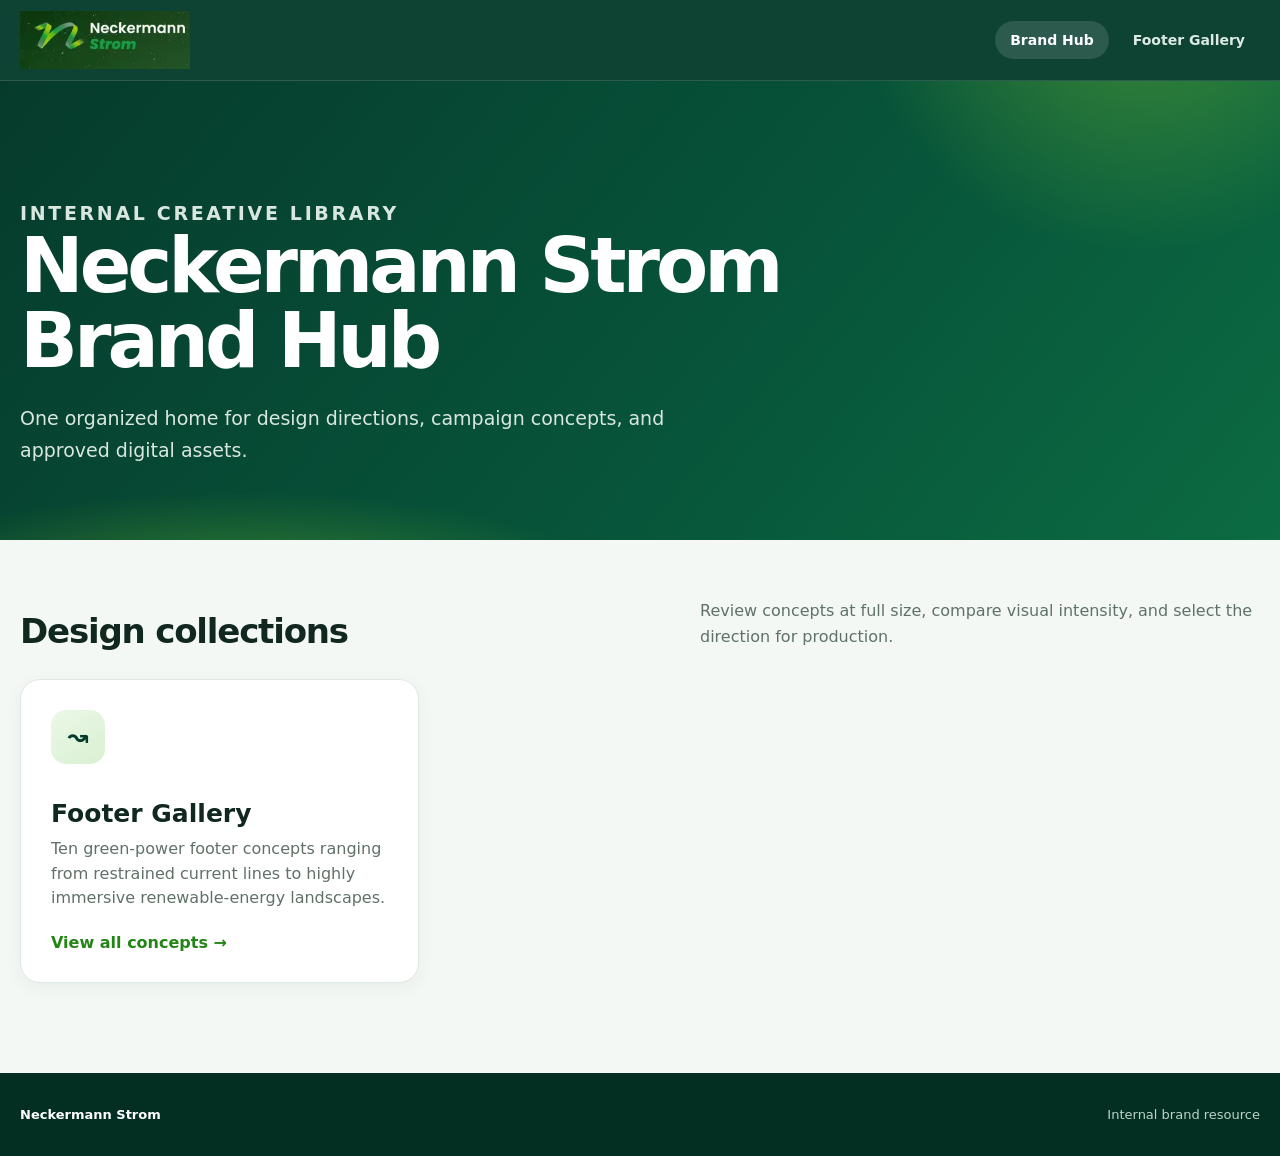
==== index.html @ 85e2e047 "Build Neckermann Strom brand hub and footer gallery" ====
<!doctype html>
<html lang="en">
<head>
  <meta charset="utf-8">
  <meta name="viewport" content="width=device-width,initial-scale=1">
  <meta name="description" content="Neckermann Strom internal brand and design resource hub.">
  <title>Neckermann Strom | Brand Hub</title>
  <link rel="stylesheet" href="styles.css">
</head>
<body>
  <header class="site-header">
    <nav class="nav shell" aria-label="Primary navigation">
      <a class="brand" href="./" aria-label="Neckermann Strom home"><img src="assets/neckermann-strom-logo.webp" alt="Neckermann Strom"></a>
      <div class="nav-links"><a href="./" aria-current="page">Brand Hub</a><a href="footer/">Footer Gallery</a></div>
    </nav>
  </header>
  <main>
    <section class="hero">
      <div class="shell">
        <p class="eyebrow">Internal creative library</p>
        <h1>Neckermann Strom Brand Hub</h1>
        <p>One organized home for design directions, campaign concepts, and approved digital assets.</p>
      </div>
    </section>
    <section class="section shell">
      <div class="section-head"><h2>Design collections</h2><p>Review concepts at full size, compare visual intensity, and select the direction for production.</p></div>
      <div class="hub-grid">
        <a class="hub-card" href="footer/">
          <span class="hub-icon">↝</span>
          <h3>Footer Gallery</h3>
          <p>Ten green-power footer concepts ranging from restrained current lines to highly immersive renewable-energy landscapes.</p>
          <span class="arrow">View all concepts →</span>
        </a>
      </div>
    </section>
  </main>
  <footer class="footer"><div class="footer-row shell"><strong>Neckermann Strom</strong><span>Internal brand resource</span></div></footer>
</body>
</html>
---- styles.css ----
:root{--ink:#10281f;--muted:#607168;--green:#43b02a;--lime:#91cf31;--deep:#053c2b;--line:#dfe8e2;--mist:#f4f8f5;--white:#fff;--shadow:0 18px 44px rgba(5,60,43,.11)}
*{box-sizing:border-box}html{scroll-behavior:smooth}body{margin:0;background:var(--mist);color:var(--ink);font-family:Inter,ui-sans-serif,system-ui,-apple-system,BlinkMacSystemFont,"Segoe UI",sans-serif}a{color:inherit}img{display:block;max-width:100%}.shell{width:min(1240px,calc(100% - 40px));margin:auto}.site-header{position:sticky;top:0;z-index:20;background:rgba(5,60,43,.96);border-bottom:1px solid rgba(255,255,255,.13);backdrop-filter:blur(16px)}.nav{height:80px;display:flex;align-items:center;justify-content:space-between;gap:28px}.brand{display:flex;align-items:center;text-decoration:none}.brand img{width:238px;height:58px;object-fit:contain;object-position:left center}.nav-links{display:flex;align-items:center;gap:9px}.nav-links a{color:#dceae4;text-decoration:none;font-size:14px;font-weight:700;padding:11px 15px;border-radius:999px}.nav-links a:hover,.nav-links a[aria-current="page"]{background:rgba(255,255,255,.12);color:white}.hero{position:relative;overflow:hidden;padding:92px 0 74px;background:linear-gradient(130deg,#063b2c 0%,#07543a 57%,#0c6b42 100%);color:white}.hero:before,.hero:after{content:"";position:absolute;border-radius:50%;filter:blur(2px);opacity:.45}.hero:before{width:620px;height:620px;right:-170px;top:-430px;background:radial-gradient(circle,#88d333 0%,transparent 67%)}.hero:after{width:760px;height:200px;left:-140px;bottom:-150px;background:radial-gradient(ellipse,#6ebf2b 0%,transparent 70%)}.eyebrow{margin:0 0 17px;color:#aee56b;font-size:13px;font-weight:800;letter-spacing:.14em;text-transform:uppercase}.hero h1{max-width:850px;margin:0;font-size:clamp(42px,6vw,76px);line-height:.98;letter-spacing:-.052em}.hero p{max-width:680px;margin:25px 0 0;color:#d9e7e0;font-size:19px;line-height:1.65}.section{padding:58px 0 90px}.section-head{display:flex;align-items:end;justify-content:space-between;gap:30px;margin-bottom:28px}.section h2{margin:0;font-size:34px;letter-spacing:-.035em}.section-head p{max-width:560px;margin:0;color:var(--muted);line-height:1.65}.hub-grid{display:grid;grid-template-columns:repeat(3,1fr);gap:22px}.hub-card{display:flex;min-height:260px;flex-direction:column;padding:30px;border:1px solid var(--line);border-radius:20px;background:white;box-shadow:0 5px 18px rgba(5,60,43,.05);text-decoration:none;transition:.22s ease}.hub-card:hover{transform:translateY(-5px);box-shadow:var(--shadow);border-color:#a7d09d}.hub-icon{display:grid;width:54px;height:54px;place-items:center;border-radius:15px;background:linear-gradient(145deg,#ebf8e6,#d9f0d3);color:var(--deep);font-size:25px;font-weight:900}.hub-card h3{margin:35px 0 9px;font-size:25px}.hub-card p{margin:0;color:var(--muted);line-height:1.55}.hub-card .arrow{margin-top:auto;padding-top:22px;color:#238515;font-weight:800}.gallery-hero{padding:58px 0 42px;background:linear-gradient(135deg,#063c2c,#08633f);color:white}.gallery-hero .back{display:inline-flex;margin-bottom:35px;color:#cfe5da;text-decoration:none;font-size:14px;font-weight:700}.gallery-hero h1{margin:0;font-size:clamp(40px,6vw,68px);letter-spacing:-.045em}.gallery-hero p{max-width:700px;margin:18px 0 0;color:#d3e5dc;font-size:18px;line-height:1.6}.gallery{padding:50px 0 90px}.round{margin-bottom:64px}.round-heading{display:flex;align-items:end;justify-content:space-between;gap:20px;margin:0 0 20px}.round-heading h2{margin:0;font-size:30px;letter-spacing:-.03em}.round-heading span{color:var(--muted);font-size:14px}.gallery-grid{display:grid;grid-template-columns:repeat(2,minmax(0,1fr));gap:24px}.concept{overflow:hidden;border:1px solid var(--line);border-radius:18px;background:white;box-shadow:0 5px 18px rgba(5,60,43,.06)}.concept button{display:block;width:100%;padding:0;border:0;background:#eaf1ec;cursor:zoom-in}.concept figure{margin:0}.concept img{width:100%;aspect-ratio:1.5/1;object-fit:cover;object-position:center}.concept.wide img{aspect-ratio:2.95/1}.concept-meta{display:flex;align-items:center;justify-content:space-between;gap:18px;padding:19px 21px}.concept-meta strong{font-size:17px}.concept-meta span{color:var(--muted);font-size:13px}.badge{display:inline-flex!important;width:auto!important;padding:5px 9px!important;border-radius:999px;background:#e5f4df!important;color:#277b1f!important;font-size:11px!important;font-weight:800;text-transform:uppercase;letter-spacing:.08em}.lightbox{display:none;position:fixed;inset:0;z-index:50;align-items:center;justify-content:center;padding:36px;background:rgba(1,18,12,.94)}.lightbox.open{display:flex}.lightbox img{max-width:96vw;max-height:90vh;border-radius:10px;box-shadow:0 25px 90px rgba(0,0,0,.5)}.lightbox button{position:absolute;top:22px;right:24px;width:48px;height:48px;border:1px solid rgba(255,255,255,.25);border-radius:50%;background:rgba(255,255,255,.1);color:white;font-size:28px;cursor:pointer}.footer{padding:34px 0;background:#032e22;color:#bdd4c9;font-size:13px}.footer-row{display:flex;align-items:center;justify-content:space-between;gap:20px}.footer a{color:white;text-decoration:none}.footer strong{color:white}@media(max-width:820px){.nav{height:70px}.brand img{width:185px}.nav-links a:not([aria-current]){display:none}.hero{padding:68px 0 55px}.hub-grid,.gallery-grid{grid-template-columns:1fr}.section-head,.round-heading,.footer-row{align-items:flex-start;flex-direction:column}.concept img,.concept.wide img{aspect-ratio:auto}.shell{width:min(100% - 28px,1240px)}}
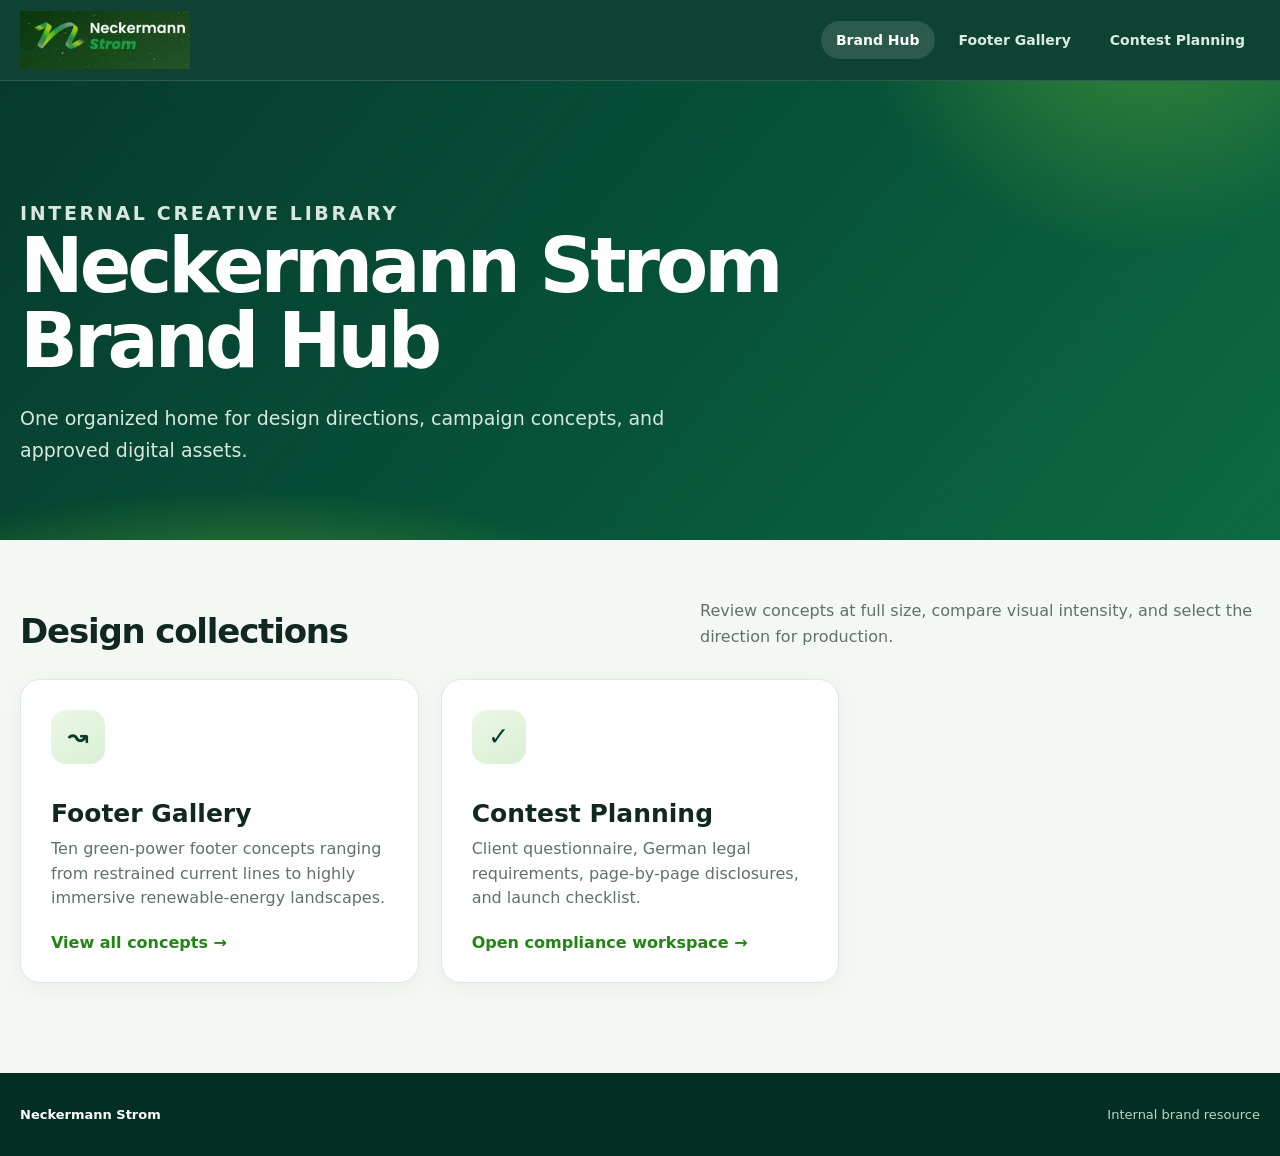
==== commit d4579231: "Add contest compliance workspace and block indexing" ====
--- a/index.html
+++ b/index.html
@@ -4,6 +4,7 @@
   <meta charset="utf-8">
   <meta name="viewport" content="width=device-width,initial-scale=1">
   <meta name="description" content="Neckermann Strom internal brand and design resource hub.">
+  <meta name="robots" content="noindex,nofollow,noarchive,nosnippet,noimageindex">
   <title>Neckermann Strom | Brand Hub</title>
   <link rel="stylesheet" href="styles.css">
 </head>
@@ -11,7 +12,7 @@
   <header class="site-header">
     <nav class="nav shell" aria-label="Primary navigation">
       <a class="brand" href="./" aria-label="Neckermann Strom home"><img src="assets/neckermann-strom-logo.webp" alt="Neckermann Strom"></a>
-      <div class="nav-links"><a href="./" aria-current="page">Brand Hub</a><a href="footer/">Footer Gallery</a></div>
+      <div class="nav-links"><a href="./" aria-current="page">Brand Hub</a><a href="footer/">Footer Gallery</a><a href="contest/">Contest Planning</a></div>
     </nav>
   </header>
   <main>
@@ -31,6 +32,12 @@
           <p>Ten green-power footer concepts ranging from restrained current lines to highly immersive renewable-energy landscapes.</p>
           <span class="arrow">View all concepts →</span>
         </a>
+        <a class="hub-card" href="contest/">
+          <span class="hub-icon">✓</span>
+          <h3>Contest Planning</h3>
+          <p>Client questionnaire, German legal requirements, page-by-page disclosures, and launch checklist.</p>
+          <span class="arrow">Open compliance workspace →</span>
+        </a>
       </div>
     </section>
   </main>
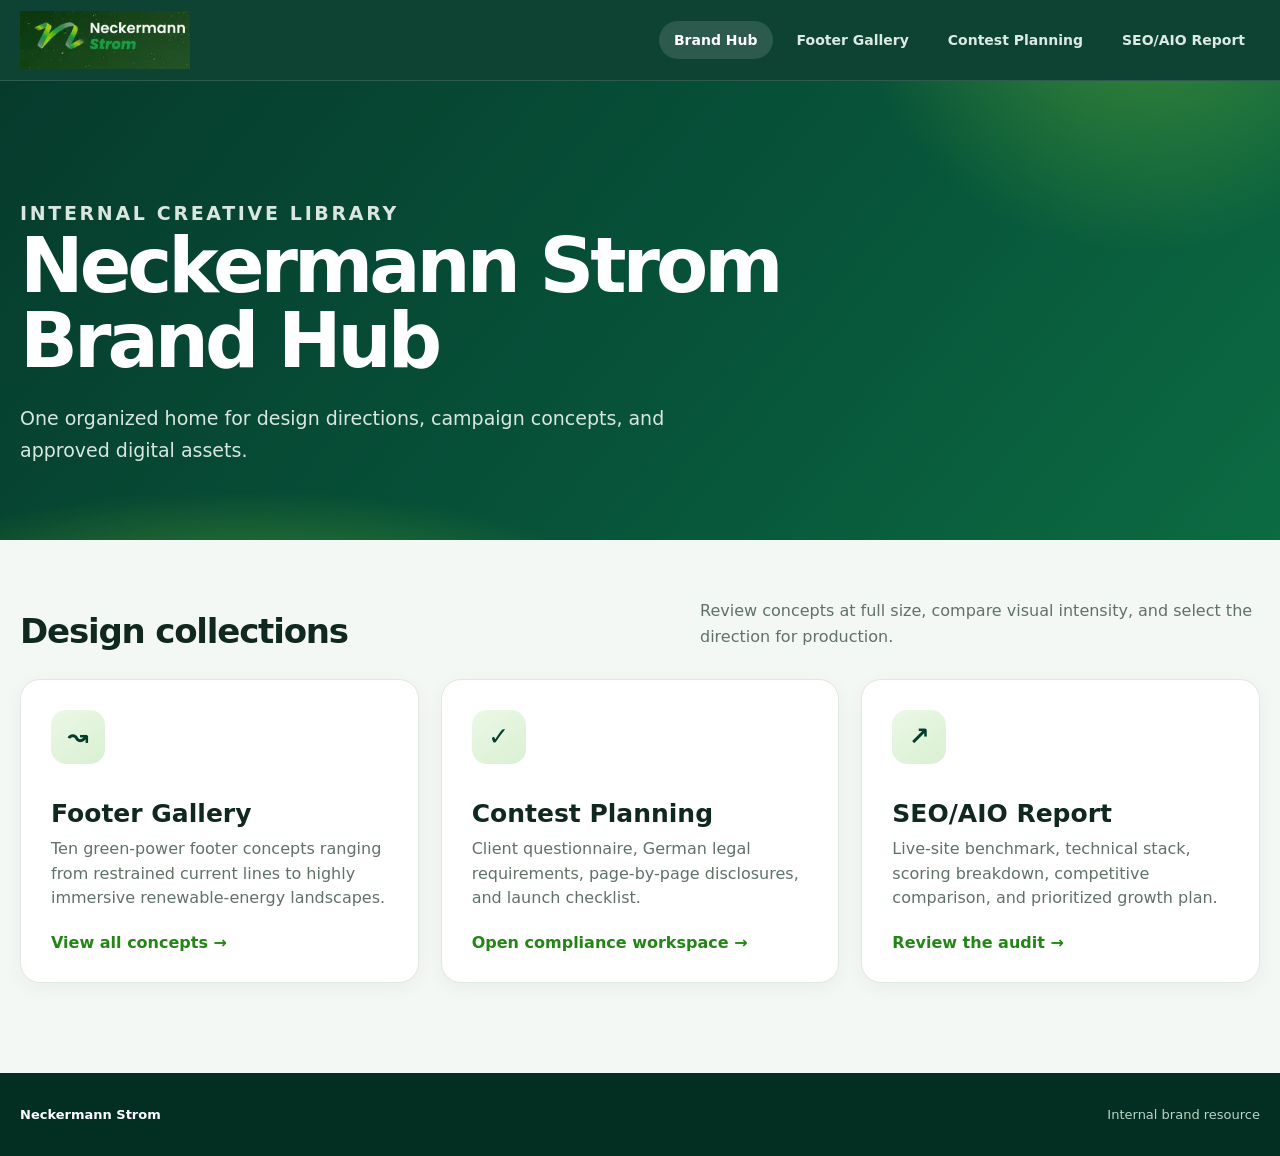
==== commit 12bd4e29: "Add Neckermann Strom SEO and AIO audit" ====
--- a/index.html
+++ b/index.html
@@ -12,7 +12,7 @@
   <header class="site-header">
     <nav class="nav shell" aria-label="Primary navigation">
       <a class="brand" href="./" aria-label="Neckermann Strom home"><img src="assets/neckermann-strom-logo.webp" alt="Neckermann Strom"></a>
-      <div class="nav-links"><a href="./" aria-current="page">Brand Hub</a><a href="footer/">Footer Gallery</a><a href="contest/">Contest Planning</a></div>
+      <div class="nav-links"><a href="./" aria-current="page">Brand Hub</a><a href="footer/">Footer Gallery</a><a href="contest/">Contest Planning</a><a href="seo-aio/">SEO/AIO Report</a></div>
     </nav>
   </header>
   <main>
@@ -38,6 +38,12 @@
           <p>Client questionnaire, German legal requirements, page-by-page disclosures, and launch checklist.</p>
           <span class="arrow">Open compliance workspace →</span>
         </a>
+        <a class="hub-card" href="seo-aio/">
+          <span class="hub-icon">↗</span>
+          <h3>SEO/AIO Report</h3>
+          <p>Live-site benchmark, technical stack, scoring breakdown, competitive comparison, and prioritized growth plan.</p>
+          <span class="arrow">Review the audit →</span>
+        </a>
       </div>
     </section>
   </main>
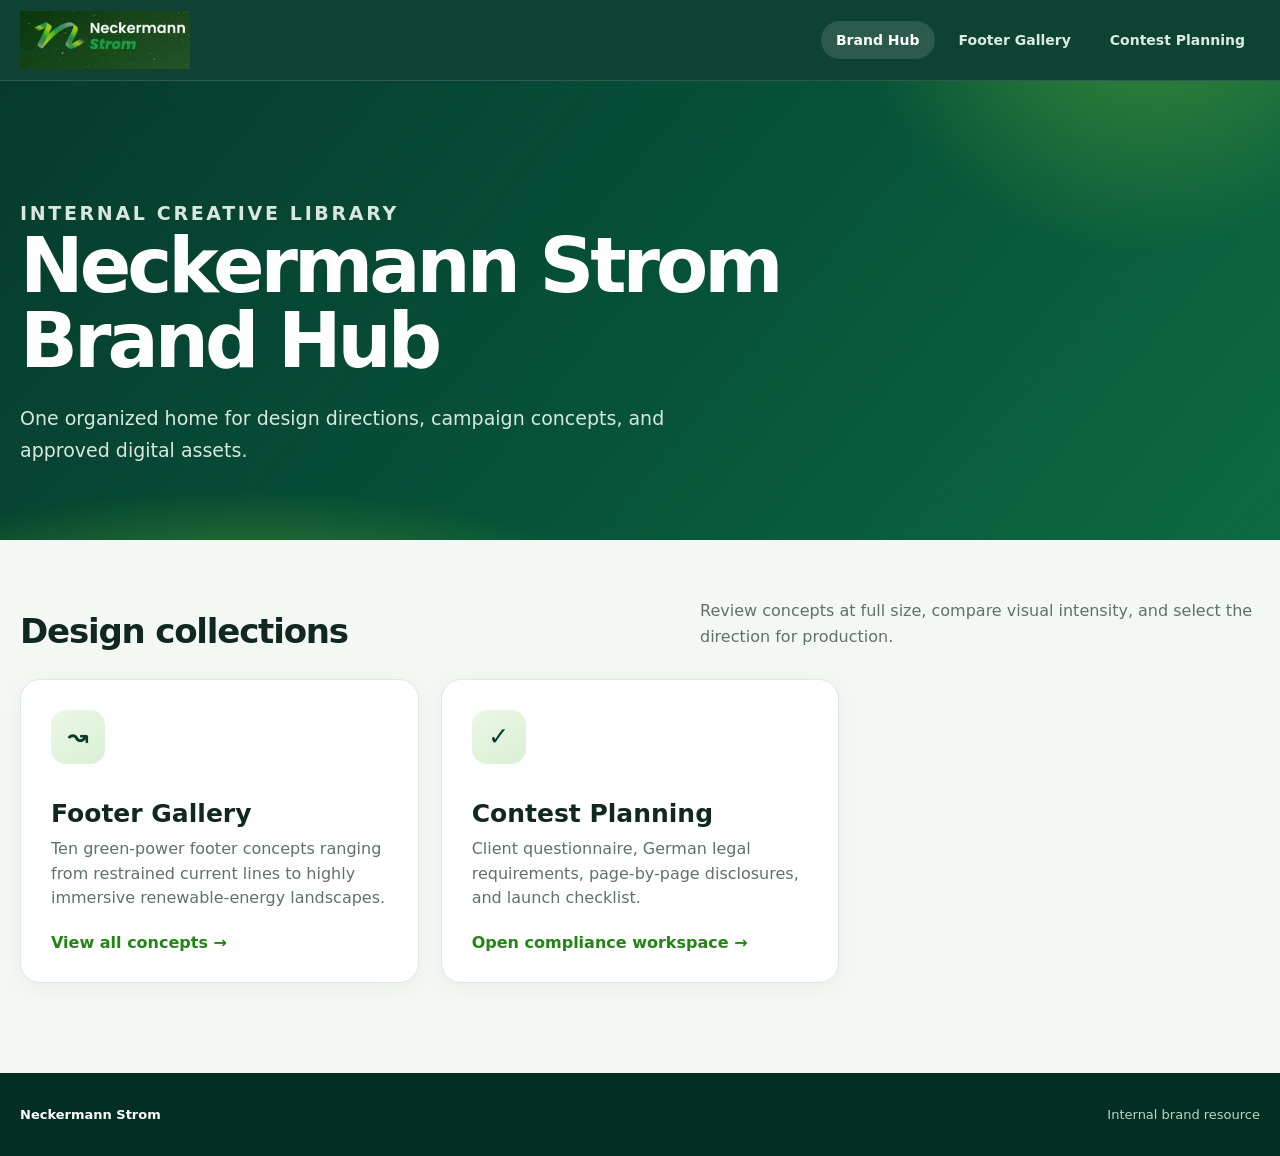
==== commit 465fa3c7: "Remove SEO/AIO report from internal brand hub" ====
--- a/index.html
+++ b/index.html
@@ -12,7 +12,7 @@
   <header class="site-header">
     <nav class="nav shell" aria-label="Primary navigation">
       <a class="brand" href="./" aria-label="Neckermann Strom home"><img src="assets/neckermann-strom-logo.webp" alt="Neckermann Strom"></a>
-      <div class="nav-links"><a href="./" aria-current="page">Brand Hub</a><a href="footer/">Footer Gallery</a><a href="contest/">Contest Planning</a><a href="seo-aio/">SEO/AIO Report</a></div>
+      <div class="nav-links"><a href="./" aria-current="page">Brand Hub</a><a href="footer/">Footer Gallery</a><a href="contest/">Contest Planning</a></div>
     </nav>
   </header>
   <main>
@@ -38,12 +38,6 @@
           <p>Client questionnaire, German legal requirements, page-by-page disclosures, and launch checklist.</p>
           <span class="arrow">Open compliance workspace →</span>
         </a>
-        <a class="hub-card" href="seo-aio/">
-          <span class="hub-icon">↗</span>
-          <h3>SEO/AIO Report</h3>
-          <p>Live-site benchmark, technical stack, scoring breakdown, competitive comparison, and prioritized growth plan.</p>
-          <span class="arrow">Review the audit →</span>
-        </a>
       </div>
     </section>
   </main>
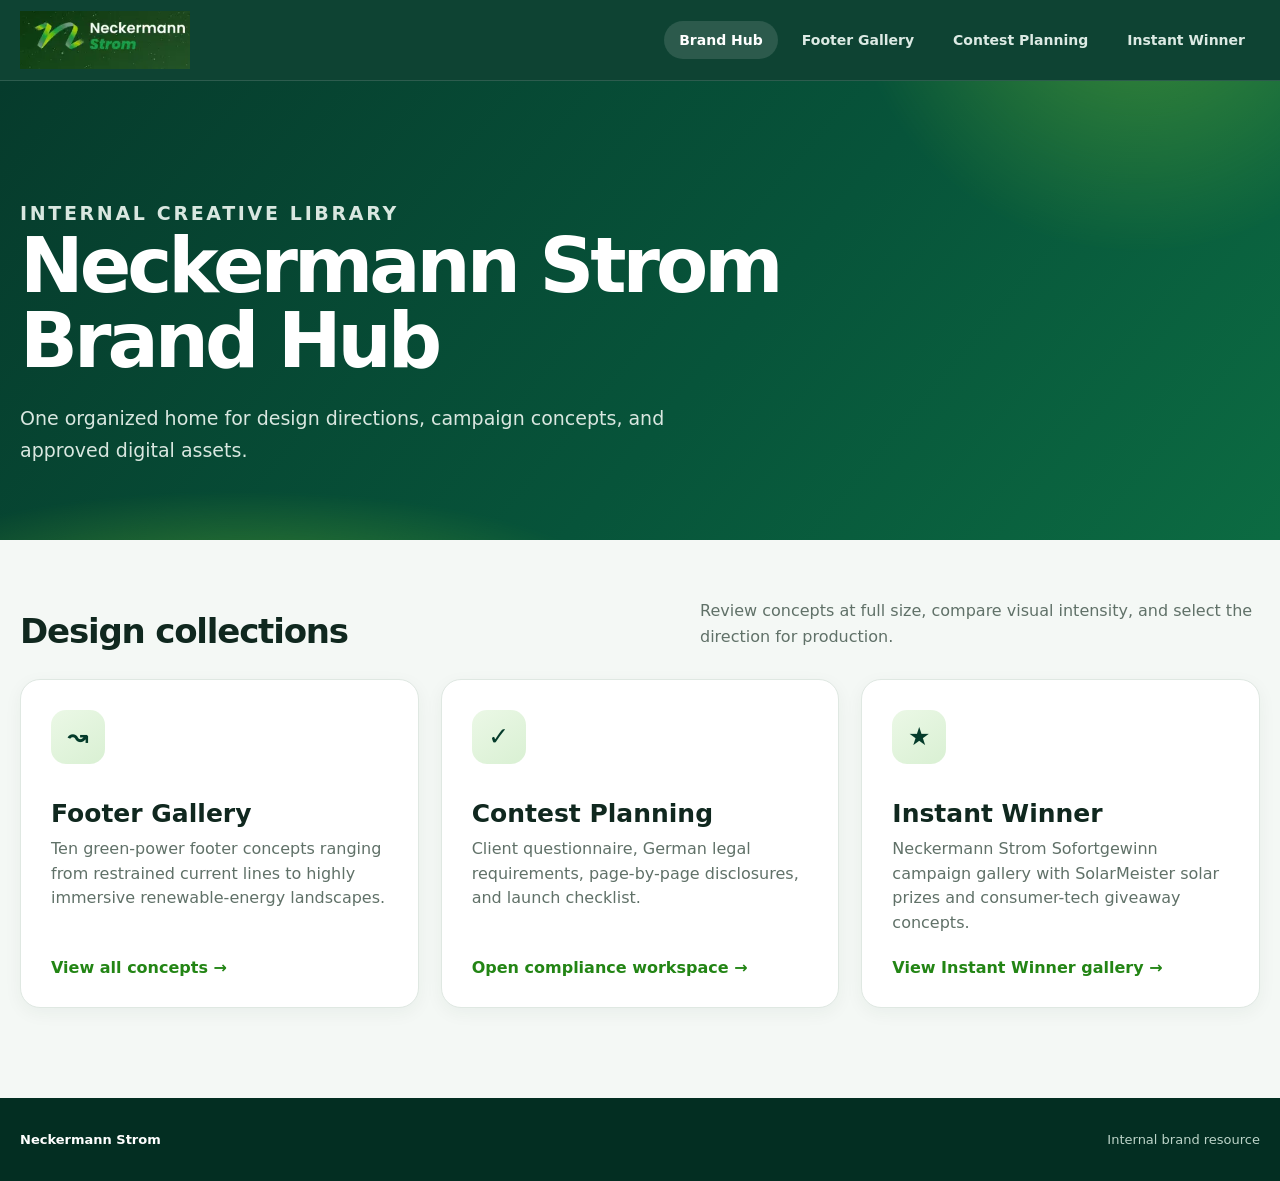
==== commit 3def5cbc: "Link Instant Winner gallery from brand hub" ====
--- a/index.html
+++ b/index.html
@@ -12,7 +12,7 @@
   <header class="site-header">
     <nav class="nav shell" aria-label="Primary navigation">
       <a class="brand" href="./" aria-label="Neckermann Strom home"><img src="assets/neckermann-strom-logo.webp" alt="Neckermann Strom"></a>
-      <div class="nav-links"><a href="./" aria-current="page">Brand Hub</a><a href="footer/">Footer Gallery</a><a href="contest/">Contest Planning</a></div>
+      <div class="nav-links"><a href="./" aria-current="page">Brand Hub</a><a href="footer/">Footer Gallery</a><a href="contest/">Contest Planning</a><a href="instant-winner/">Instant Winner</a></div>
     </nav>
   </header>
   <main>
@@ -38,9 +38,15 @@
           <p>Client questionnaire, German legal requirements, page-by-page disclosures, and launch checklist.</p>
           <span class="arrow">Open compliance workspace →</span>
         </a>
+        <a class="hub-card" href="instant-winner/">
+          <span class="hub-icon">★</span>
+          <h3>Instant Winner</h3>
+          <p>Neckermann Strom Sofortgewinn campaign gallery with SolarMeister solar prizes and consumer-tech giveaway concepts.</p>
+          <span class="arrow">View Instant Winner gallery →</span>
+        </a>
       </div>
     </section>
   </main>
   <footer class="footer"><div class="footer-row shell"><strong>Neckermann Strom</strong><span>Internal brand resource</span></div></footer>
 </body>
-</html>
+</html>
